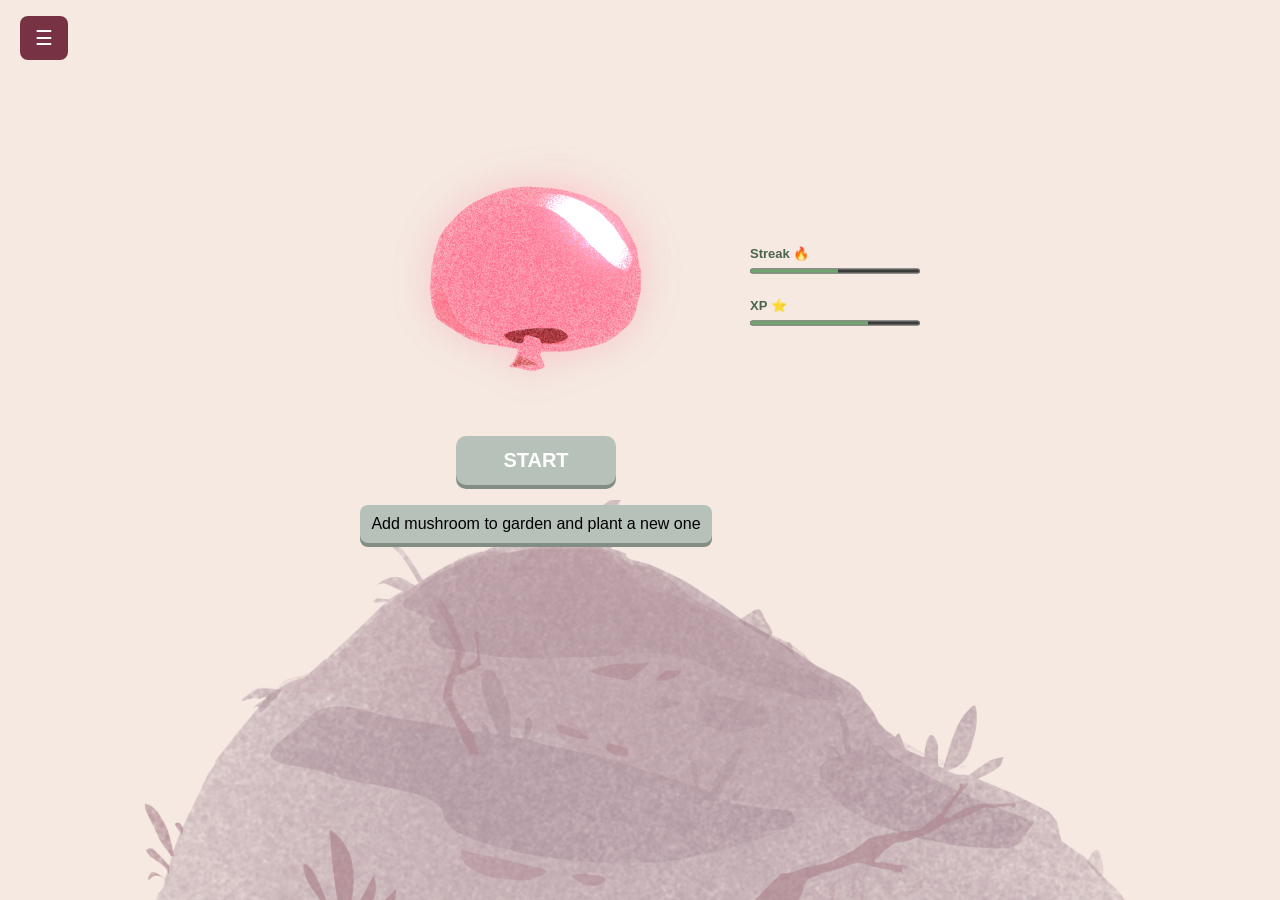
==== index.html @ de501adc "added ground for mushroom" ====
<!DOCTYPE html>
<html lang="en">
<head>
  <meta charset="UTF-8">
  <meta name="viewport" content="width=device-width, initial-scale=1">
  <title>ShroomFit - Home</title>
  <link rel="stylesheet" href="style.css">

  <link rel="preconnect" href="https://fonts.googleapis.com">
  <link rel="preconnect" href="https://fonts.gstatic.com" crossorigin>
  <link href="https://fonts.googleapis.com/css2?family=Passion+One:wght@400;700;900&display=swap" rel="stylesheet">
</head>

<body>
  <div id="mySidepanel" class="sidepanel">
    <button type="button" class="closebtn" onclick="closeNav()" aria-label="Close menu">&times;</button>
    
    <a href="index.html"><img class="button-icons" src="icons/Home.png" alt="Home icon image">Home</a>
    <a href="health.html"><img class="button-icons" src="icons/Health.png" alt="Health icon image">Health</a>
    <a href="routine.html"><img img class="button-icons" src="icons/Routine.png" alt="Routine icon image">Routine</a>
    <a href="garden.html"><img class="button-icons" src="icons/Garden.png" alt="Garden icon image">Garden</a>
    <a href="friends.html"><img class="button-icons" src="icons/Friends-Ranking-Profile.png" alt="Friends/Ranking/Profile icon image">Friends</a>
    <!-- <a href="ranking.html">Ranking</a> -->
    <a href="exercices.html"><img img class="button-icons" src="icons/Exercises.png" alt="Exercises icon image">Exercises</a>
  </div>
  

  <div id="main">
    <button class="openbtn" onclick="openNav()">☰</button>
  </div>

  <main class="home">
    <section class="home-content">
      <img id="mushroom-image" class="mushroom" src="images/mushroom_small.png" alt="Mushroom (Placeholder)" >

      <button class="start" onclick="window.location.href='exercices.html'">START</button>
      <button id="reset-mushroom" onclick="resetMushroom()">Add mushroom to garden and plant a new one</button>

      <section class="stats" aria-label="Progress">
        <div class="stat">
          <label for="streak">Streak 🔥</label>
          <progress id="streak" value="13" max="25"></progress>
        </div>
        <div class="stat">
          <label for="xp">XP ⭐</label>
          <progress id="xp" value="7" max="10"></progress>
        </div>
      </section>
      
    </section>
  </main>

  <div id="bg-image">
    <img class="bg-img" src="images/ground.png" alt="background for mushroom">
  </div>

  <script src="script.js"></script>

  
  <script>
  function resetMushroom() {
    localStorage.removeItem("mushroomStage");
    location.reload();
    }
  </script>
  <script>
    const mushroomImage = document.getElementById("mushroom-image");
    const growthStage = Number(localStorage.getItem("mushroomStage")) || 1;

    if (growthStage >= 3) {
        mushroomImage.src = "images/mushroom_large.png";
    } else if (growthStage >= 2) {
        mushroomImage.src = "images/mushroom_medium.png";
    } else {
        mushroomImage.src = "images/mushroom_small.png";
    }
</script>

</body>
</html>
---- style.css ----
* {
  box-sizing: border-box;
}

html, body {
    margin: 0;
    padding: 0;
}

body {
  margin: 0;
  min-height: 100vh;
  padding-bottom: 0px;
  background: #f7f8f2;
  color: #24352a;
  font-family: Arial, sans-serif;
  padding: 0px;
}

.passion-one-regular {
  font-family: "Passion One", sans-serif;
  font-weight: 400;
  font-style: normal;
}

.passion-one-bold {
  font-family: "Passion One", sans-serif;
  font-weight: 700;
  font-style: normal;
}

.passion-one-black {
  font-family: "Passion One", sans-serif;
  font-weight: 900;
  font-style: normal;
}


button,
a {
  -webkit-tap-highlight-color: transparent;
}

/* The sidepanel menu */
.sidepanel {
  height: 100vh;
  width: 0;
  position: fixed;
  z-index: 2;
  top: 0;
  left: 0;
  background-color: #E3B5A4;
  overflow-x: hidden;
  padding-top: 60px;
  transition: 0.25s ease;
}

/* The sidepanel links */
.sidepanel a {
  font-family: "Passion One", Times, serif;
  font-size: 18px;
  
  display: block;

  padding: 8px 8px 8px 32px;
  color: #0B0014;

  text-decoration: none;
  transition: 0.2s;
}

/* When you mouse over the navigation links, change their color */
.sidepanel a:hover {
  box-shadow: 0px 5px #f17248;
  background: #e4a28c;
}

/* Position and style the close button (top right corner) */
.sidepanel .closebtn {
  background-color: #773344;
  border: 0px;

  position: absolute;
  top: 0;
  right: 25px;
  font-size: 28px;
  margin-left: 50px;
}

.closebtn:hover { 
  background-color: #9b203f;
  /* box-shadow: 0px 5px #0B0014; */
}

.button-icons {
  width: 25%;
  height: 25%;
}

/* Style the button that is used to open the sidepanel */
#main {
    padding: 16px 20px 0;
}

.openbtn {
    font-size: 20px;
    cursor: pointer;
    background-color: #773344;
    color: white;
    padding: 10px 15px;
    border: none;
    border-radius: 8px;
}

.openbtn:hover {
  background-color: #9b203f;
}

 
body { 
  font-family: Arial, sans-serif; 
  background-color: #F5E9E2; 
  margin: 0; 
  padding: 0px; 
} 


.workout-container { 
  max-width: 600px; 
  margin: 0 auto; 
  border-radius: 8px;
} 


.exercise { 
  background-color: white; 
  border: 1px solid #1f3025; 
  margin-bottom: 10px; 
  border-radius: 8px;
} 

/* Top part of rectangle */ 
.exercise-header { 
  padding: 15px; 
  border-radius: 8px;
}

.exercise-header h2 { 
  margin: 0; 
  font-size: 20px; 
  border-radius: 8px;
} 

/* thinhy inside expanded exercise */ 
.exercise-content { 
  display: none; 
  padding: 15px; 
  border-top: 1px solid #1f3025; 
  border-radius: 8px;
} 

.exercise.active .exercise-content { 
  display: block; 
  border-radius: 8px;
} 

/* Fake picture for now */ 
.exercise-image { 
  height: 180px;
  width: 360px; 
  background-color: #dddddd; 
  display: flex; 
  align-items: center; 
  justify-content: center; 
  margin-bottom: 15px; 
  border-radius: 8px;
} 

.exercise-img {
  width: 100%;
  height: 100%;
  object-fit: cover;
  border-radius: 8px;
}

.timer { 
  font-size: 32px; 
  font-weight: bold; 
  margin: 20px 0; 
} 
/* Button */ 
button { 
  padding: 12px 20px; 
  font-size: 16px; 
  cursor: pointer; 
  border-radius: 8px;
}

.workout-finished {
    display: none;
    text-align: center;
    padding: 30px;
    background-color: white;
    border: 1px solid #1f3025;
    border-radius: 8px;
}

.workout-finished button {
    margin: 5px;
    background-color: #c7cfc9;
    border-radius: 8px;
}

h1 {
    
    color: #1f3025;
    margin: 5px;
}

#reset-mushroom {
    margin-top: 20px;
    margin-left: 0px;
    padding: 10px 10px;
    font-size: 16px;
    background-color: #b6c2b9;
    border: none;
    border-radius: 8px;
    cursor: pointer;
    box-shadow: 0 4px 0 #828e85;
    z-index: 2;
}

.topbar,
main {
    width: min(100% - 40px, 720px);
    margin: 0 auto;
}

.topbar {
    padding: 8px 0 18px;
}

.topbar h1 {
    margin: 0;
    color: #1f3025;
}

main {
    padding: 12px 0;
}

.home {
    width: min(100% - 40px, 560px);
}

.stats {
    grid-area: stats;
    display: grid;
    align-content: center;
    gap: 22px;
    margin: 0;
}

.stat {
    display: grid;
    gap: 5px;
    min-width: 0;
    color: #49634d;
    font-size: 13px;
    font-weight: 600;
}

progress {
    width: 100%;
    height: 10px;
    accent-color: #70a66e;
}

.home-content {
    display: grid;
    grid-template-columns: minmax(0, 1fr) 170px;
    grid-template-areas:
      "mushroom stats"
      "start stats";
    align-items: center;
    column-gap: 38px;
    padding: 18px 0 8px;
}

.mushroom {
    grid-area: mushroom;
    display: block;
    justify-self: center;
    width: min(100%, 310px);
    height: auto;
    object-fit: contain;
    z-index: 1;
    
}

.start {
    grid-area: start;
    justify-self: center;
    min-width: 160px;
    padding: 13px 28px;
    border: none;
    border-radius: 10px;
    background-color: #b6c2b9;
    color: white;
    font-size: 20px;
    font-weight: 700;
    cursor: pointer;
    box-shadow: 0 4px 0 #828e85;
    z-index: 1;
}

.start:hover {
    background-color: #1f3025;
}

#reset-mushroom:hover {
    background-color: #1f3025;
    color: white;
}

#bg-image {
    position: fixed;
    width: 1000px;       /* change this */
    height: 400px;      /* change this */
    left: 50%;         /* horizontal position */
    bottom: 0;         /* vertical position */
    transform: translateX(-50%);

    z-index: 0;
}

.bg-img {
  display: block;
  width: 100%; 
  height: 100%;
  object-fit: cover;
}

.list {
    display: grid;
    gap: 12px;
    padding: 0;
    margin: 20px 0;
    list-style: none;
}

.card {
    display: flex;
    justify-content: space-between;
    gap: 16px;
    padding: 16px;
    border: 1px solid #dce6d8;
    border-radius: 12px;
    background: #ffffff;
    box-shadow: 0 2px 8px rgb(34 58 39 / 6%);
}

.grid {
    display: grid;
    grid-template-columns: repeat(3, 1fr);
    gap: 12px;
    margin-top: 20px;
}

.grid .card {
    min-height: 90px;
    align-items: center;
    justify-content: center;
    font-size: 32px;
}

.primary {
    padding: 11px 18px;
    border: 0;
    border-radius: 8px;
    background: #70a66e;
    color: white;
    font-weight: 700;
    cursor: pointer;
}

.tabs {
    position: fixed;
    z-index: 1;
    right: 0;
    bottom: 0;
    left: 0;
    display: flex;
    justify-content: center;
    gap: 8px;
    padding: 12px 16px;
    background: #ffffff;
    border-top: 1px solid #dce6d8;
}

.tabs a {
    display: grid;
    min-width: 76px;
    gap: 3px;
    padding: 5px 8px;
    color: #6d7d70;
    text-align: center;
    text-decoration: none;
    font-size: 20px;
}

.tabs a span {
    font-size: 12px;
}

.tabs a.active {
    color: #326b3c;
    font-weight: 700;
}

@media (max-width: 520px) {
    .home-content {
      grid-template-columns: 1fr;
      grid-template-areas:
        "mushroom"
        "start"
        "stats";
      row-gap: 24px;
    }

    .stats {
      grid-template-columns: 1fr 1fr;
      gap: 14px;
      margin-top: 4px;
    }

    .stat {
      min-width: 0;
      flex: 1;
    }

    .card {
      align-items: center;
      font-size: 14px;
    }
}
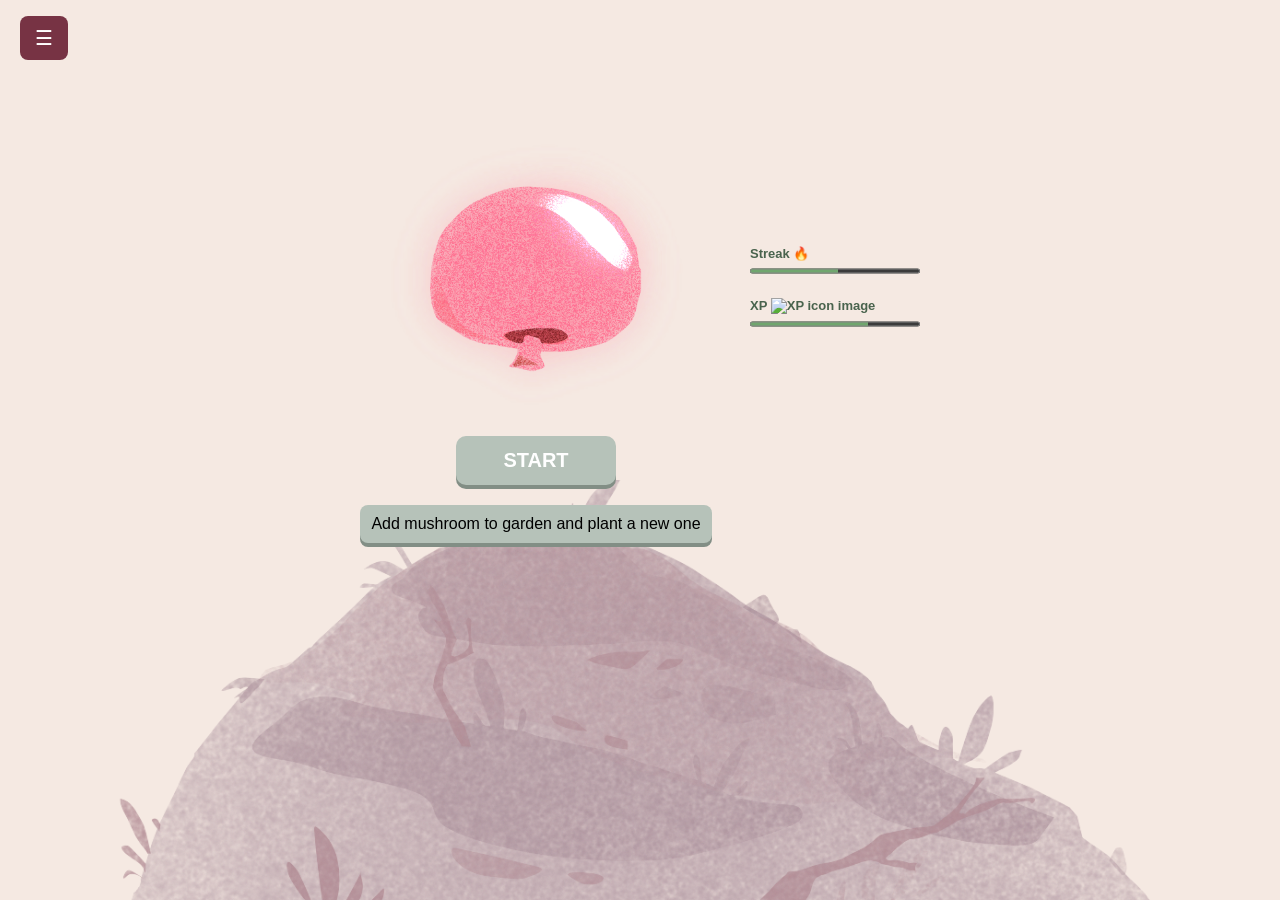
==== commit 4cb9024f: "channged icons" ====
--- a/index.html
+++ b/index.html
@@ -42,7 +42,7 @@
           <progress id="streak" value="13" max="25"></progress>
         </div>
         <div class="stat">
-          <label for="xp">XP ⭐</label>
+          <label for="xp">XP <img class="button-icons" src="images/xp_icon.png" alt="XP icon image"></label>
           <progress id="xp" value="7" max="10"></progress>
         </div>
       </section>
--- a/style.css
+++ b/style.css
@@ -60,9 +60,14 @@
   font-family: "Passion One", Times, serif;
   font-size: 18px;
   
-  display: block;
-
-  padding: 8px 8px 8px 32px;
+  /* flexing ;3 */
+  display: flex;
+  justify-content: center;
+  align-items: center;  
+  flex-direction: column;
+
+  padding: 0.5vi 0.5vi; 
+  /* if vi won't work out, I'll just use px's */
   color: #0B0014;
 
   text-decoration: none;
@@ -93,8 +98,8 @@
 }
 
 .button-icons {
-  width: 25%;
-  height: 25%;
+  width: 3vi;
+  height: 3vi;
 }
 
 /* Style the button that is used to open the sidepanel */
@@ -325,8 +330,8 @@
 
 #bg-image {
     position: fixed;
-    width: 1000px;       /* change this */
-    height: 400px;      /* change this */
+    width: 1050px;       /* change this */
+    height: 420px;      /* change this */
     left: 50%;         /* horizontal position */
     bottom: 0;         /* vertical position */
     transform: translateX(-50%);
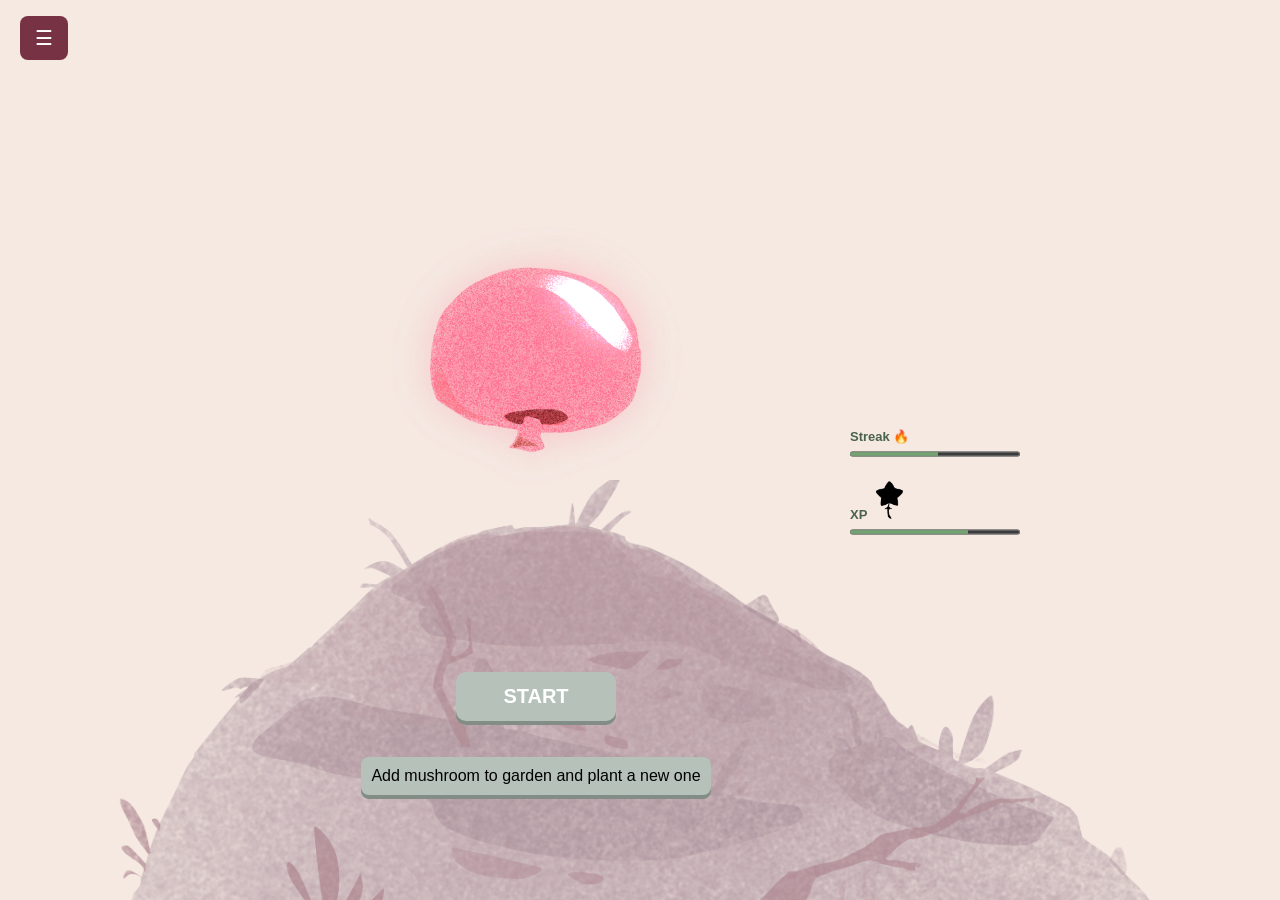
==== commit c7ce8401: "Organize home layout and fix mushroom alignment" ====
--- a/index.html
+++ b/index.html
@@ -11,7 +11,7 @@
   <link href="https://fonts.googleapis.com/css2?family=Passion+One:wght@400;700;900&display=swap" rel="stylesheet">
 </head>
 
-<body>
+<body class="home-page">
   <div id="mySidepanel" class="sidepanel">
     <button type="button" class="closebtn" onclick="closeNav()" aria-label="Close menu">&times;</button>
     
@@ -33,8 +33,10 @@
     <section class="home-content">
       <img id="mushroom-image" class="mushroom" src="images/mushroom_small.png" alt="Mushroom (Placeholder)" >
 
-      <button class="start" onclick="window.location.href='exercices.html'">START</button>
-      <button id="reset-mushroom" onclick="resetMushroom()">Add mushroom to garden and plant a new one</button>
+      <div class="home-actions">
+        <button class="start" onclick="window.location.href='exercices.html'">START</button>
+        <button id="reset-mushroom" onclick="resetMushroom()">Add mushroom to garden and plant a new one</button>
+      </div>
 
       <section class="stats" aria-label="Progress">
         <div class="stat">
@@ -42,7 +44,7 @@
           <progress id="streak" value="13" max="25"></progress>
         </div>
         <div class="stat">
-          <label for="xp">XP <img class="button-icons" src="images/xp_icon.png" alt="XP icon image"></label>
+          <label for="xp">XP <img class="button-icons" src="icons/xp.png" alt="XP icon image"></label>
           <progress id="xp" value="7" max="10"></progress>
         </div>
       </section>
--- a/style.css
+++ b/style.css
@@ -14,6 +14,12 @@
   background: #f7f8f2;
   color: #24352a;
   font-family: Arial, sans-serif;
+}
+
+.home-page {
+  height: 100vh;
+  height: 100svh;
+  overflow: hidden;
   padding: 0px;
 }
 
@@ -282,11 +288,19 @@
 }
 
 .home-content {
+    position: fixed;
+    z-index: 1;
+    top: 76px;
+    right: 20px;
+    bottom: 20px;
+    left: 20px;
+    width: min(calc(100% - 40px), 760px);
+    margin: 0 auto;
     display: grid;
     grid-template-columns: minmax(0, 1fr) 170px;
     grid-template-areas:
       "mushroom stats"
-      "start stats";
+      "actions stats";
     align-items: center;
     column-gap: 38px;
     padding: 18px 0 8px;
@@ -296,7 +310,8 @@
     grid-area: mushroom;
     display: block;
     justify-self: center;
-    width: min(100%, 310px);
+    width: min(100%, 310px, 48svh);
+    max-height: calc(100svh - 210px);
     height: auto;
     object-fit: contain;
     z-index: 1;
@@ -304,7 +319,6 @@
 }
 
 .start {
-    grid-area: start;
     justify-self: center;
     min-width: 160px;
     padding: 13px 28px;
@@ -319,6 +333,13 @@
     z-index: 1;
 }
 
+.home-actions {
+    grid-area: actions;
+    display: grid;
+    justify-items: center;
+    gap: 16px;
+}
+
 .start:hover {
     background-color: #1f3025;
 }
@@ -330,13 +351,13 @@
 
 #bg-image {
     position: fixed;
-    width: 1050px;       /* change this */
-    height: 420px;      /* change this */
-    left: 50%;         /* horizontal position */
-    bottom: 0;         /* vertical position */
+    width: min(1050px, 100vw);
+    height: min(420px, 52svh);
+    left: 50%;
+    bottom: 0;
     transform: translateX(-50%);
-
     z-index: 0;
+    pointer-events: none;
 }
 
 .bg-img {
@@ -425,10 +446,15 @@
 
 @media (max-width: 520px) {
     .home-content {
+      top: 70px;
+      right: 20px;
+      bottom: 12px;
+      left: 20px;
+      width: auto;
       grid-template-columns: 1fr;
       grid-template-areas:
         "mushroom"
-        "start"
+        "actions"
         "stats";
       row-gap: 24px;
     }
@@ -439,6 +465,10 @@
       margin-top: 4px;
     }
 
+    .mushroom {
+      width: min(100%, 310px, 42svh);
+    }
+
     .stat {
       min-width: 0;
       flex: 1;
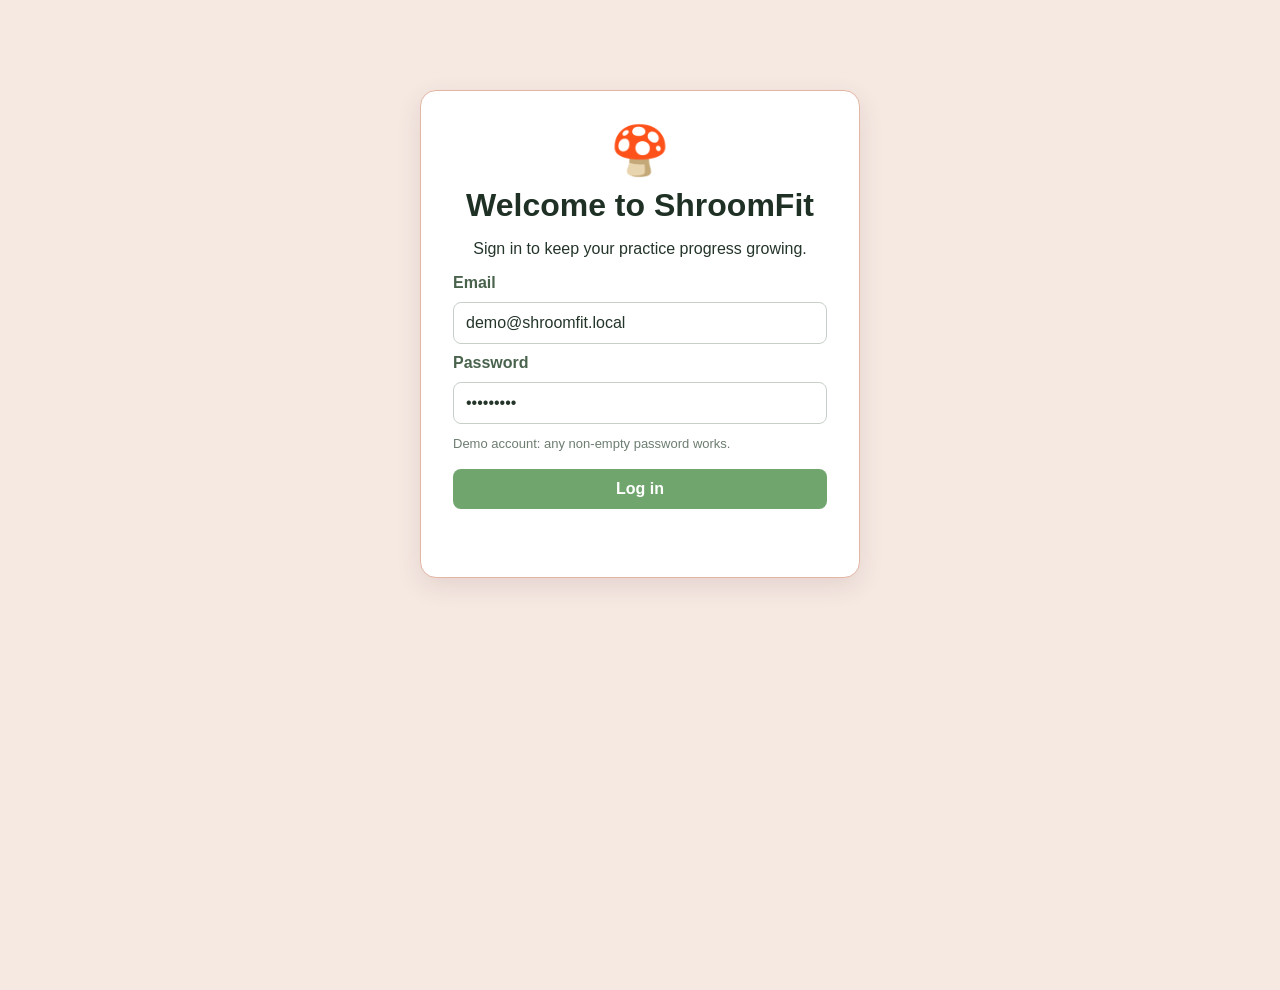
==== commit 226aee3e: "Add login and profile progress tracking" ====
--- a/index.html
+++ b/index.html
@@ -16,6 +16,7 @@
     <button type="button" class="closebtn" onclick="closeNav()" aria-label="Close menu">&times;</button>
     
     <a href="index.html"><img class="button-icons" src="icons/Home.png" alt="Home icon image">Home</a>
+    <a href="profile.html">👤 Profile</a>
     <a href="health.html"><img class="button-icons" src="icons/Health.png" alt="Health icon image">Health</a>
     <a href="routine.html"><img img class="button-icons" src="icons/Routine.png" alt="Routine icon image">Routine</a>
     <a href="garden.html"><img class="button-icons" src="icons/Garden.png" alt="Garden icon image">Garden</a>
@@ -56,6 +57,7 @@
     <img class="bg-img" src="images/ground.png" alt="background for mushroom">
   </div>
 
+  <script src="auth.js"></script>
   <script src="script.js"></script>
 
   
--- a/style.css
+++ b/style.css
@@ -408,6 +408,101 @@
     color: white;
     font-weight: 700;
     cursor: pointer;
+}
+
+.secondary {
+    padding: 11px 18px;
+    border: 1px solid #773344;
+    border-radius: 8px;
+    background: transparent;
+    color: #773344;
+    font-weight: 700;
+    cursor: pointer;
+}
+
+.auth-card {
+    width: min(calc(100% - 40px), 440px);
+    margin: 10vh auto 0;
+    padding: 32px;
+    border: 1px solid #e3b5a4;
+    border-radius: 16px;
+    background: #ffffff;
+    box-shadow: 0 8px 24px rgb(119 51 68 / 12%);
+    text-align: center;
+}
+
+.auth-card h1 {
+    margin: 8px 0;
+    font-family: "Passion One", Arial, sans-serif;
+}
+
+.auth-icon,
+.profile-avatar {
+    font-size: 48px;
+}
+
+.auth-form,
+.profile-form {
+    display: grid;
+    gap: 10px;
+    text-align: left;
+}
+
+.auth-form label,
+.profile-form label {
+    color: #49634d;
+    font-weight: 700;
+}
+
+.auth-form input,
+.profile-form input {
+    width: 100%;
+    padding: 11px 12px;
+    border: 1px solid #c7cfc9;
+    border-radius: 8px;
+    background: #fff;
+    color: #24352a;
+    font: inherit;
+}
+
+.form-hint,
+.form-message {
+    margin: 2px 0 8px;
+    color: #6d7d70;
+    font-size: 13px;
+}
+
+.form-message {
+    min-height: 16px;
+    color: #326b3c;
+}
+
+.profile-page {
+    display: grid;
+    gap: 20px;
+}
+
+.profile-header {
+    align-items: center;
+    justify-content: flex-start;
+}
+
+.profile-header h2,
+.profile-progress h2 {
+    margin: 0 0 4px;
+}
+
+.profile-header p {
+    margin: 0;
+    color: #6d7d70;
+}
+
+.profile-progress {
+    margin-top: 8px;
+}
+
+.profile-progress .list {
+    margin-top: 12px;
 }
 
 .tabs {
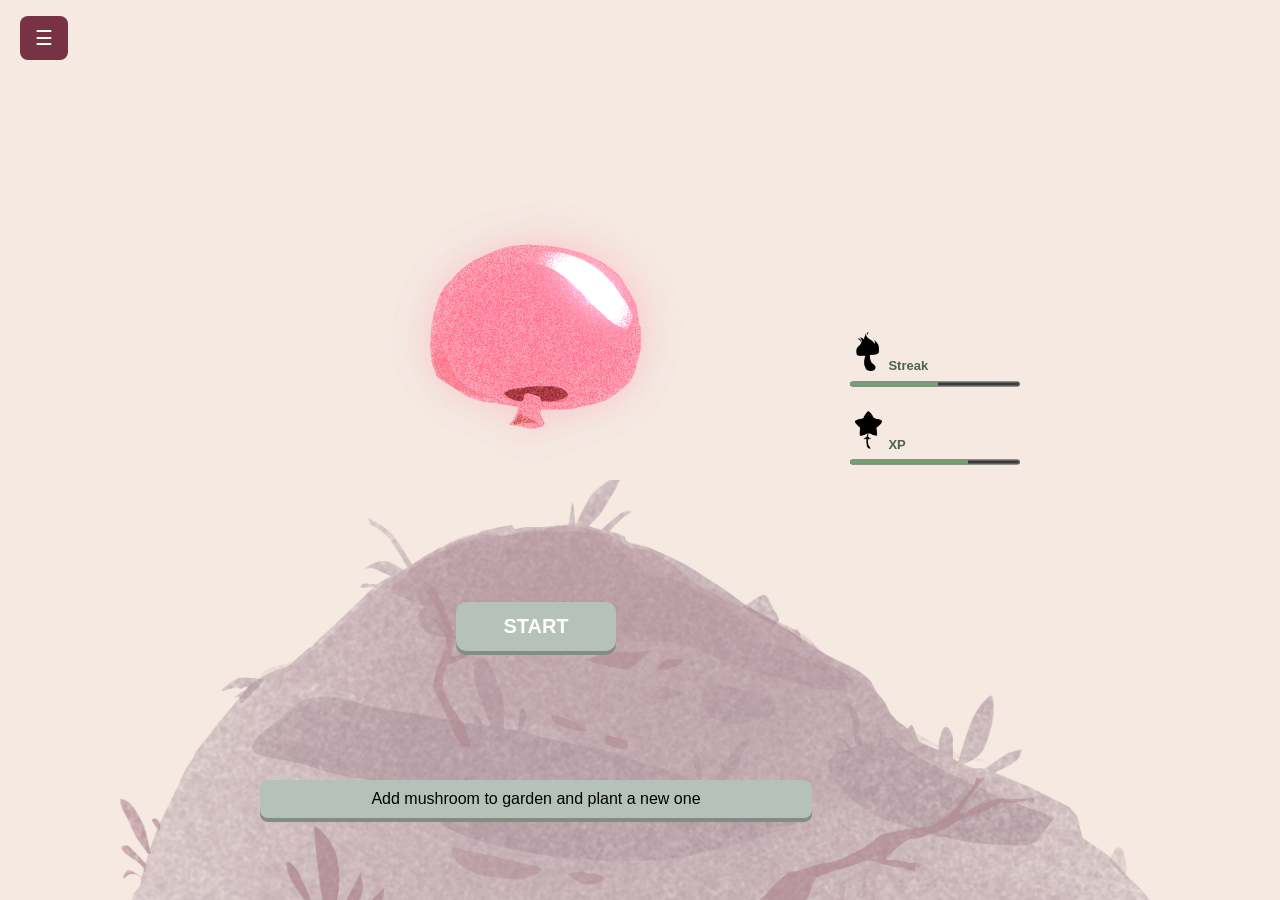
==== commit 4ae4a468: "streak icon" ====
--- a/index.html
+++ b/index.html
@@ -11,12 +11,11 @@
   <link href="https://fonts.googleapis.com/css2?family=Passion+One:wght@400;700;900&display=swap" rel="stylesheet">
 </head>
 
-<body class="home-page">
+<body>
   <div id="mySidepanel" class="sidepanel">
     <button type="button" class="closebtn" onclick="closeNav()" aria-label="Close menu">&times;</button>
     
     <a href="index.html"><img class="button-icons" src="icons/Home.png" alt="Home icon image">Home</a>
-    <a href="profile.html">👤 Profile</a>
     <a href="health.html"><img class="button-icons" src="icons/Health.png" alt="Health icon image">Health</a>
     <a href="routine.html"><img img class="button-icons" src="icons/Routine.png" alt="Routine icon image">Routine</a>
     <a href="garden.html"><img class="button-icons" src="icons/Garden.png" alt="Garden icon image">Garden</a>
@@ -34,18 +33,16 @@
     <section class="home-content">
       <img id="mushroom-image" class="mushroom" src="images/mushroom_small.png" alt="Mushroom (Placeholder)" >
 
-      <div class="home-actions">
-        <button class="start" onclick="window.location.href='exercices.html'">START</button>
-        <button id="reset-mushroom" onclick="resetMushroom()">Add mushroom to garden and plant a new one</button>
-      </div>
+      <button class="start" onclick="window.location.href='exercices.html'">START</button>
+      <button id="reset-mushroom" onclick="resetMushroom()">Add mushroom to garden and plant a new one</button>
 
       <section class="stats" aria-label="Progress">
         <div class="stat">
-          <label for="streak">Streak 🔥</label>
+          <label for="streak"><img class="button-icons" src="icons/streak.png" alt="Streak icon image">Streak</label>
           <progress id="streak" value="13" max="25"></progress>
         </div>
         <div class="stat">
-          <label for="xp">XP <img class="button-icons" src="icons/xp.png" alt="XP icon image"></label>
+          <label for="xp"><img class="button-icons" src="icons/xp.png" alt="XP icon image">XP</label>
           <progress id="xp" value="7" max="10"></progress>
         </div>
       </section>
@@ -57,7 +54,6 @@
     <img class="bg-img" src="images/ground.png" alt="background for mushroom">
   </div>
 
-  <script src="auth.js"></script>
   <script src="script.js"></script>
 
   
--- a/style.css
+++ b/style.css
@@ -106,6 +106,13 @@
 .button-icons {
   width: 3vi;
   height: 3vi;
+}
+
+.progress-icon {
+  width: 18px;
+  height: 18px;
+  vertical-align: -0.2em;
+  object-fit: contain;
 }
 
 /* Style the button that is used to open the sidepanel */
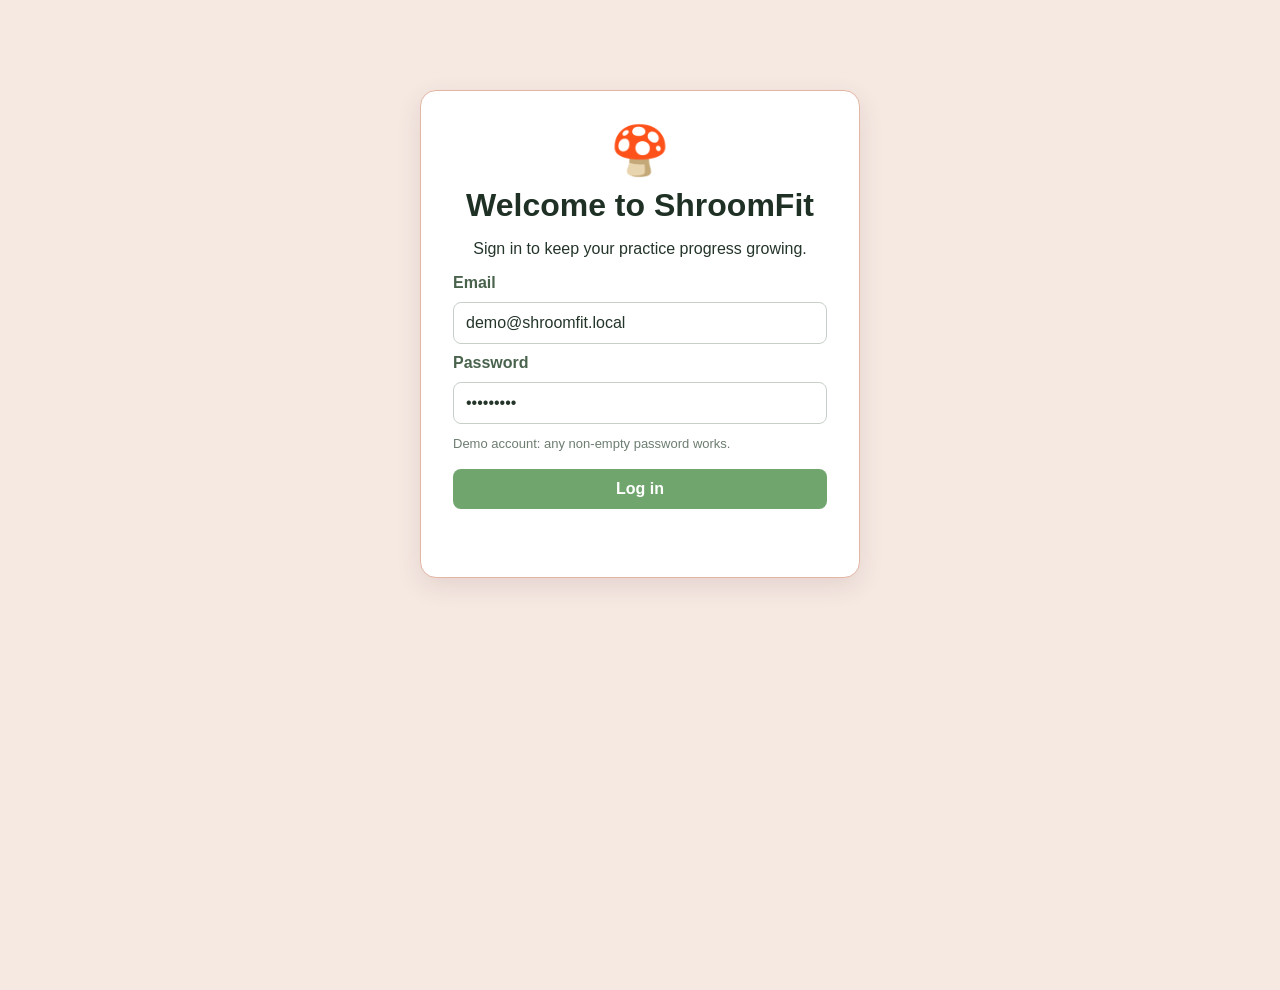
==== commit b8b23b66: "Merge branch 'main' of https://github.com/PieceOfBrownie/Project-Asclepius" ====
--- a/index.html
+++ b/index.html
@@ -11,11 +11,12 @@
   <link href="https://fonts.googleapis.com/css2?family=Passion+One:wght@400;700;900&display=swap" rel="stylesheet">
 </head>
 
-<body>
+<body class="home-page">
   <div id="mySidepanel" class="sidepanel">
     <button type="button" class="closebtn" onclick="closeNav()" aria-label="Close menu">&times;</button>
     
     <a href="index.html"><img class="button-icons" src="icons/Home.png" alt="Home icon image">Home</a>
+    <a href="profile.html">👤 Profile</a>
     <a href="health.html"><img class="button-icons" src="icons/Health.png" alt="Health icon image">Health</a>
     <a href="routine.html"><img img class="button-icons" src="icons/Routine.png" alt="Routine icon image">Routine</a>
     <a href="garden.html"><img class="button-icons" src="icons/Garden.png" alt="Garden icon image">Garden</a>
@@ -33,8 +34,10 @@
     <section class="home-content">
       <img id="mushroom-image" class="mushroom" src="images/mushroom_small.png" alt="Mushroom (Placeholder)" >
 
-      <button class="start" onclick="window.location.href='exercices.html'">START</button>
-      <button id="reset-mushroom" onclick="resetMushroom()">Add mushroom to garden and plant a new one</button>
+      <div class="home-actions">
+        <button class="start" onclick="window.location.href='exercices.html'">START</button>
+        <button id="reset-mushroom" onclick="resetMushroom()">Add mushroom to garden and plant a new one</button>
+      </div>
 
       <section class="stats" aria-label="Progress">
         <div class="stat">
@@ -54,6 +57,7 @@
     <img class="bg-img" src="images/ground.png" alt="background for mushroom">
   </div>
 
+  <script src="auth.js"></script>
   <script src="script.js"></script>
 
   
